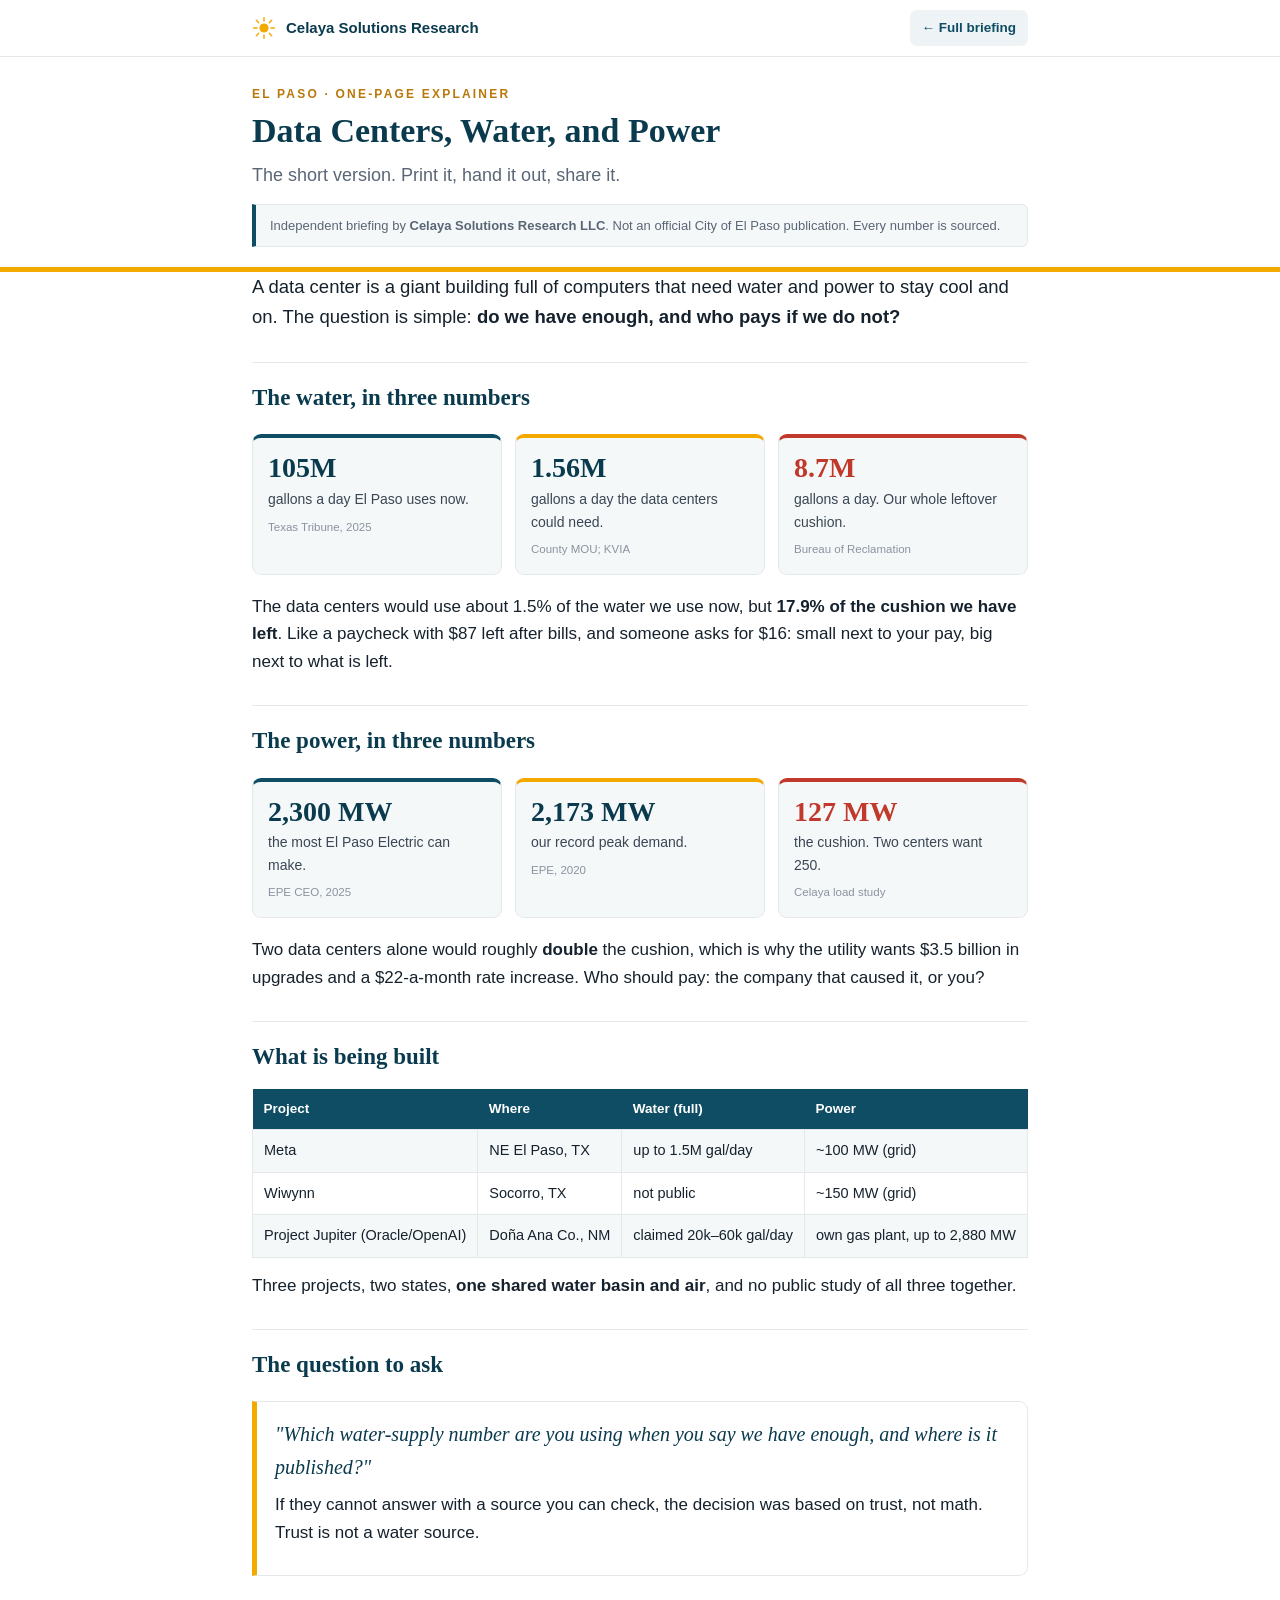
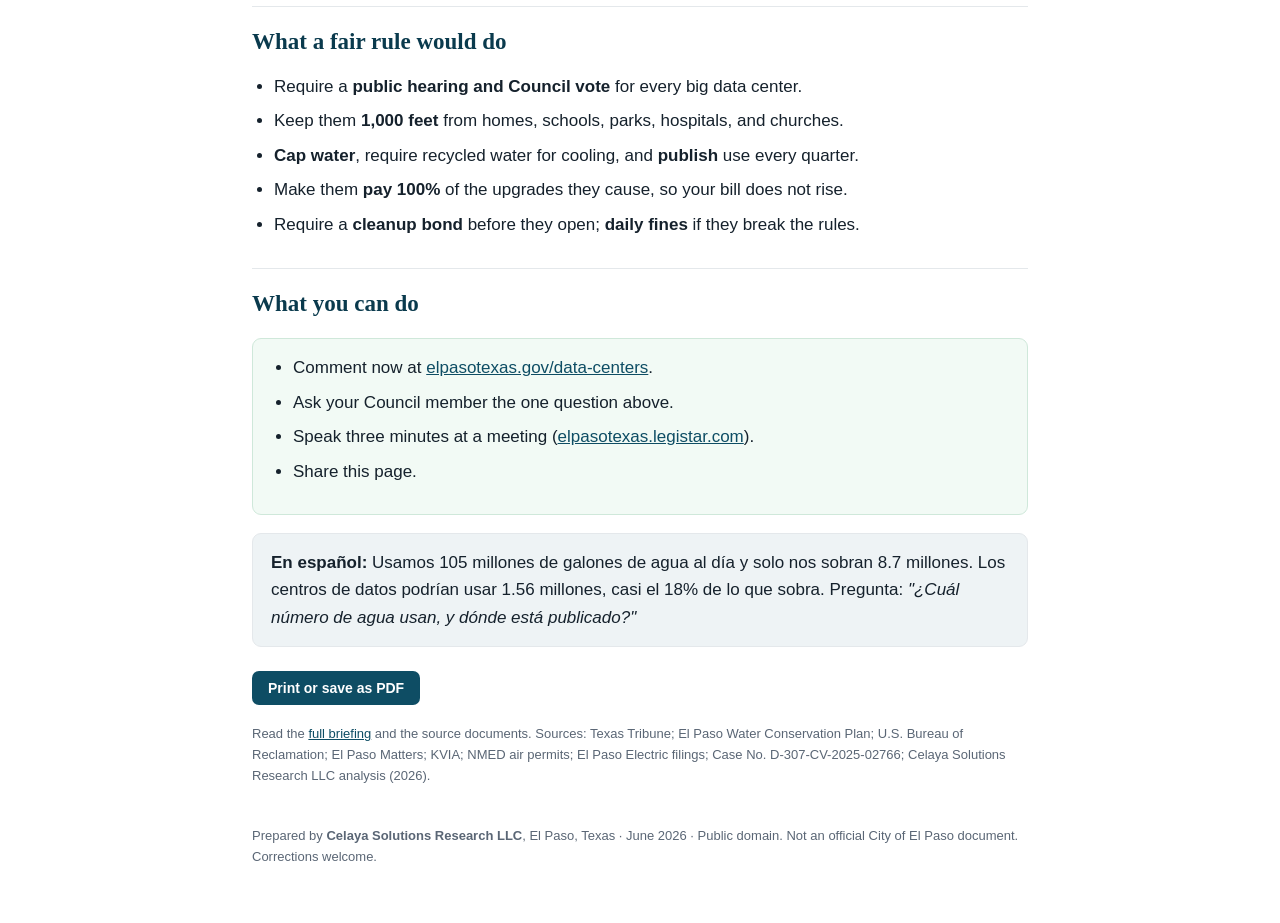
==== explainer.html @ 8a8c6390 "El Paso data center community briefing site" ====
<!DOCTYPE html>
<html lang="en">
<head>
<meta charset="UTF-8">
<meta name="viewport" content="width=device-width, initial-scale=1.0">
<title>One-Page Explainer — El Paso Data Centers | Celaya Solutions Research LLC</title>
<meta name="description" content="A short, printable, plain-language explainer on El Paso data centers, water, and power. By Celaya Solutions Research LLC.">
<meta name="author" content="Celaya Solutions Research LLC">
<meta property="og:title" content="El Paso Data Centers: One-Page Explainer">
<meta property="og:description" content="The water and power numbers, in plain language. One page to print and share.">
<meta property="og:type" content="article">
<meta property="og:url" content="https://celaya-solutions.github.io/Draft-Policy/explainer.html">
<meta property="og:image" content="https://celaya-solutions.github.io/Draft-Policy/assets/og-image.png">
<meta property="og:image:width" content="1200">
<meta property="og:image:height" content="630">
<meta name="twitter:card" content="summary_large_image">
<meta name="twitter:image" content="https://celaya-solutions.github.io/Draft-Policy/assets/og-image.png">
<meta name="theme-color" content="#0e4d64">
<link rel="icon" type="image/svg+xml" href="assets/favicon.svg">
<link rel="icon" type="image/png" sizes="32x32" href="assets/favicon-32.png">
<link rel="icon" href="assets/favicon.ico" sizes="any">
<link rel="apple-touch-icon" href="assets/apple-touch-icon.png">
<style>
  :root{--bg:#fff;--ink:#15212c;--muted:#5a6675;--navy:#0e4d64;--navy-d:#0a3a4d;--gold:#f2a900;--gold-d:#b9780a;--red:#c0392b;--line:#e4e8eb;--soft:#f5f8f9;--soft2:#eef3f5;--serif:Georgia,'Times New Roman',serif;--sans:-apple-system,BlinkMacSystemFont,'Segoe UI',Roboto,Helvetica,Arial,sans-serif}
  *{margin:0;padding:0;box-sizing:border-box}
  body{background:var(--bg);color:var(--ink);font-family:var(--sans);line-height:1.62;font-size:17px}
  a{color:var(--navy)}
  .wrap{max-width:820px;margin:0 auto;padding:0 22px}
  .nav{position:sticky;top:0;z-index:50;background:rgba(255,255,255,.96);backdrop-filter:blur(6px);border-bottom:1px solid var(--line)}
  .nav .row{display:flex;align-items:center;gap:12px;max-width:820px;margin:0 auto;padding:10px 22px}
  .brand{display:flex;align-items:center;gap:10px;font-weight:700;color:var(--navy-d);text-decoration:none;font-size:15px}
  .nav .back{margin-left:auto;font-size:13.5px;font-weight:600;text-decoration:none;color:var(--navy);background:var(--soft2);padding:7px 12px;border-radius:7px}
  header.hero{border-bottom:5px solid var(--gold);padding:28px 0 20px}
  .kick{text-transform:uppercase;letter-spacing:2.2px;font-size:12px;font-weight:700;color:var(--gold-d)}
  h1{font-family:var(--serif);font-size:clamp(25px,4.5vw,34px);line-height:1.14;color:var(--navy-d);margin:8px 0 10px}
  .sub{font-size:18px;color:var(--muted)}
  .disc{margin-top:14px;font-size:13px;color:var(--muted);background:var(--soft);border:1px solid var(--line);border-left:4px solid var(--navy);padding:10px 14px;border-radius:0 6px 6px 0}
  h2{font-family:var(--serif);font-size:23px;color:var(--navy-d);margin:30px 0 12px;padding-top:16px;border-top:1px solid var(--line)}
  p{margin-bottom:13px}.lead{font-size:18.5px}
  .cards{display:grid;grid-template-columns:repeat(3,1fr);gap:13px;margin:18px 0}
  .card{background:var(--soft);border:1px solid var(--line);border-top:4px solid var(--navy);border-radius:9px;padding:15px}
  .card.gold{border-top-color:var(--gold)}.card.red{border-top-color:var(--red)}
  .num{font-family:var(--serif);font-size:28px;font-weight:700;color:var(--navy-d);line-height:1.05}
  .card.red .num{color:var(--red)}.card .lbl{font-size:14px;color:#3a4654;margin-top:5px}.src{font-size:11.5px;color:#8a93a0;margin-top:7px}
  .callout{background:#fff;border:1px solid var(--line);border-left:5px solid var(--gold);border-radius:0 9px 9px 0;padding:16px 18px;margin:18px 0}
  .q{font-family:var(--serif);font-size:20px;color:var(--navy-d);font-style:italic;margin-bottom:8px}
  ul,ol{margin:0 0 13px 22px}li{margin-bottom:7px}
  table{width:100%;border-collapse:collapse;margin:14px 0;font-size:14.5px}
  th{background:var(--navy);color:#fff;text-align:left;padding:9px 11px;font-size:13.5px}
  td{padding:9px 11px;border:1px solid var(--line)}tr:nth-child(even) td{background:var(--soft)}
  .do{background:#f2faf5;border:1px solid #cfe8da;border-radius:9px;padding:15px 18px;margin:16px 0}
  .es{background:var(--soft2);border:1px solid var(--line);border-radius:9px;padding:15px 18px;margin:18px 0}
  .btn{display:inline-block;background:var(--navy);color:#fff;text-decoration:none;padding:9px 16px;border-radius:7px;font-size:14px;font-weight:600;border:none;cursor:pointer;margin-top:6px}
  footer{padding:26px 0 56px;color:var(--muted);font-size:13px}
  @media(max-width:600px){.cards{grid-template-columns:1fr}}
  @media print{.nav,.btn{display:none}body{font-size:11pt}header.hero{border-bottom-color:#999}}
</style>
</head>
<body>
<nav class="nav"><div class="row">
  <a class="brand" href="index.html">
    <svg width="24" height="24" viewBox="0 0 100 100" aria-hidden="true"><circle cx="50" cy="50" r="19" fill="#f2a900"/><g stroke="#f2a900" stroke-width="6" stroke-linecap="round"><line x1="50" y1="7" x2="50" y2="21"/><line x1="50" y1="79" x2="50" y2="93"/><line x1="7" y1="50" x2="21" y2="50"/><line x1="79" y1="50" x2="93" y2="50"/><line x1="18" y1="18" x2="28" y2="28"/><line x1="72" y1="72" x2="82" y2="82"/><line x1="82" y1="18" x2="72" y2="28"/><line x1="28" y1="72" x2="18" y2="82"/></g></svg>
    Celaya Solutions Research
  </a>
  <a class="back" href="index.html">&larr; Full briefing</a>
</div></nav>

<header class="hero"><div class="wrap">
  <div class="kick">El Paso &middot; One-Page Explainer</div>
  <h1>Data Centers, Water, and Power</h1>
  <p class="sub">The short version. Print it, hand it out, share it.</p>
  <div class="disc">Independent briefing by <strong>Celaya Solutions Research LLC</strong>. Not an official City of El Paso publication. Every number is sourced.</div>
</div></header>

<main class="wrap">
  <p class="lead">A data center is a giant building full of computers that need water and power to stay cool and on. The question is simple: <strong>do we have enough, and who pays if we do not?</strong></p>

  <h2>The water, in three numbers</h2>
  <div class="cards">
    <div class="card"><div class="num">105M</div><div class="lbl">gallons a day El Paso uses now.</div><div class="src">Texas Tribune, 2025</div></div>
    <div class="card gold"><div class="num">1.56M</div><div class="lbl">gallons a day the data centers could need.</div><div class="src">County MOU; KVIA</div></div>
    <div class="card red"><div class="num">8.7M</div><div class="lbl">gallons a day. Our whole leftover cushion.</div><div class="src">Bureau of Reclamation</div></div>
  </div>
  <p>The data centers would use about 1.5% of the water we use now, but <strong>17.9% of the cushion we have left</strong>. Like a paycheck with $87 left after bills, and someone asks for $16: small next to your pay, big next to what is left.</p>

  <h2>The power, in three numbers</h2>
  <div class="cards">
    <div class="card"><div class="num">2,300 MW</div><div class="lbl">the most El Paso Electric can make.</div><div class="src">EPE CEO, 2025</div></div>
    <div class="card gold"><div class="num">2,173 MW</div><div class="lbl">our record peak demand.</div><div class="src">EPE, 2020</div></div>
    <div class="card red"><div class="num">127 MW</div><div class="lbl">the cushion. Two centers want 250.</div><div class="src">Celaya load study</div></div>
  </div>
  <p>Two data centers alone would roughly <strong>double</strong> the cushion, which is why the utility wants $3.5 billion in upgrades and a $22-a-month rate increase. Who should pay: the company that caused it, or you?</p>

  <h2>What is being built</h2>
  <table>
    <tr><th>Project</th><th>Where</th><th>Water (full)</th><th>Power</th></tr>
    <tr><td>Meta</td><td>NE El Paso, TX</td><td>up to 1.5M gal/day</td><td>~100 MW (grid)</td></tr>
    <tr><td>Wiwynn</td><td>Socorro, TX</td><td>not public</td><td>~150 MW (grid)</td></tr>
    <tr><td>Project Jupiter (Oracle/OpenAI)</td><td>Do&ntilde;a Ana Co., NM</td><td>claimed 20k&ndash;60k gal/day</td><td>own gas plant, up to 2,880 MW</td></tr>
  </table>
  <p>Three projects, two states, <strong>one shared water basin and air</strong>, and no public study of all three together.</p>

  <h2>The question to ask</h2>
  <div class="callout">
    <div class="q">"Which water-supply number are you using when you say we have enough, and where is it published?"</div>
    <p>If they cannot answer with a source you can check, the decision was based on trust, not math. Trust is not a water source.</p>
  </div>

  <h2>What a fair rule would do</h2>
  <ul>
    <li>Require a <strong>public hearing and Council vote</strong> for every big data center.</li>
    <li>Keep them <strong>1,000 feet</strong> from homes, schools, parks, hospitals, and churches.</li>
    <li><strong>Cap water</strong>, require recycled water for cooling, and <strong>publish</strong> use every quarter.</li>
    <li>Make them <strong>pay 100%</strong> of the upgrades they cause, so your bill does not rise.</li>
    <li>Require a <strong>cleanup bond</strong> before they open; <strong>daily fines</strong> if they break the rules.</li>
  </ul>

  <h2>What you can do</h2>
  <div class="do"><ul>
    <li>Comment now at <a href="https://www.elpasotexas.gov/data-centers/" target="_blank" rel="noopener">elpasotexas.gov/data-centers</a>.</li>
    <li>Ask your Council member the one question above.</li>
    <li>Speak three minutes at a meeting (<a href="https://elpasotexas.legistar.com" target="_blank" rel="noopener">elpasotexas.legistar.com</a>).</li>
    <li>Share this page.</li>
  </ul></div>

  <div class="es">
    <strong>En espa&ntilde;ol:</strong> Usamos 105 millones de galones de agua al d&iacute;a y solo nos sobran 8.7 millones. Los centros de datos podr&iacute;an usar 1.56 millones, casi el 18% de lo que sobra. Pregunta: <em>"&iquest;Cu&aacute;l n&uacute;mero de agua usan, y d&oacute;nde est&aacute; publicado?"</em>
  </div>

  <button class="btn" onclick="window.print()">Print or save as PDF</button>
  <p style="font-size:13px;color:var(--muted);margin-top:18px">Read the <a href="index.html">full briefing</a> and the source documents. Sources: Texas Tribune; El Paso Water Conservation Plan; U.S. Bureau of Reclamation; El Paso Matters; KVIA; NMED air permits; El Paso Electric filings; Case No. D-307-CV-2025-02766; Celaya Solutions Research LLC analysis (2026).</p>
</main>

<footer><div class="wrap">Prepared by <strong>Celaya Solutions Research LLC</strong>, El Paso, Texas &middot; June 2026 &middot; Public domain. Not an official City of El Paso document. Corrections welcome.</div></footer>
</body>
</html>
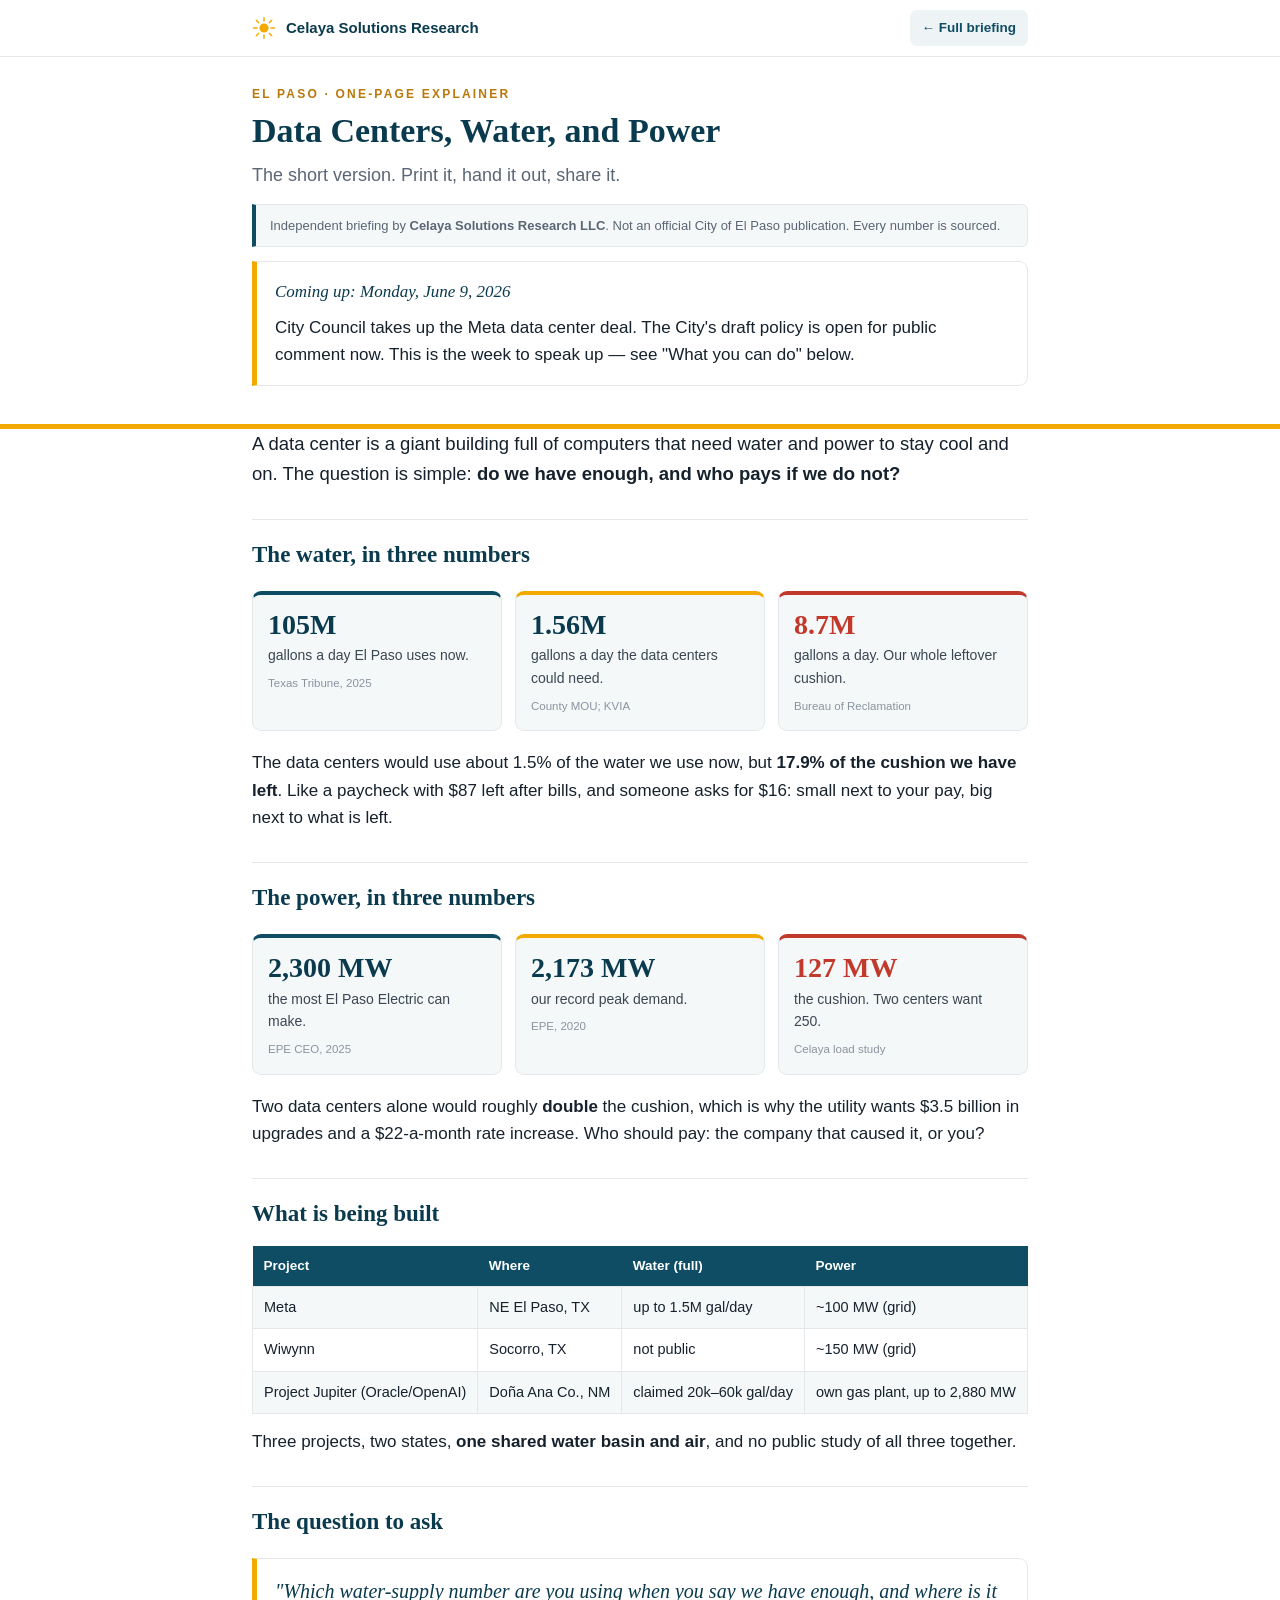
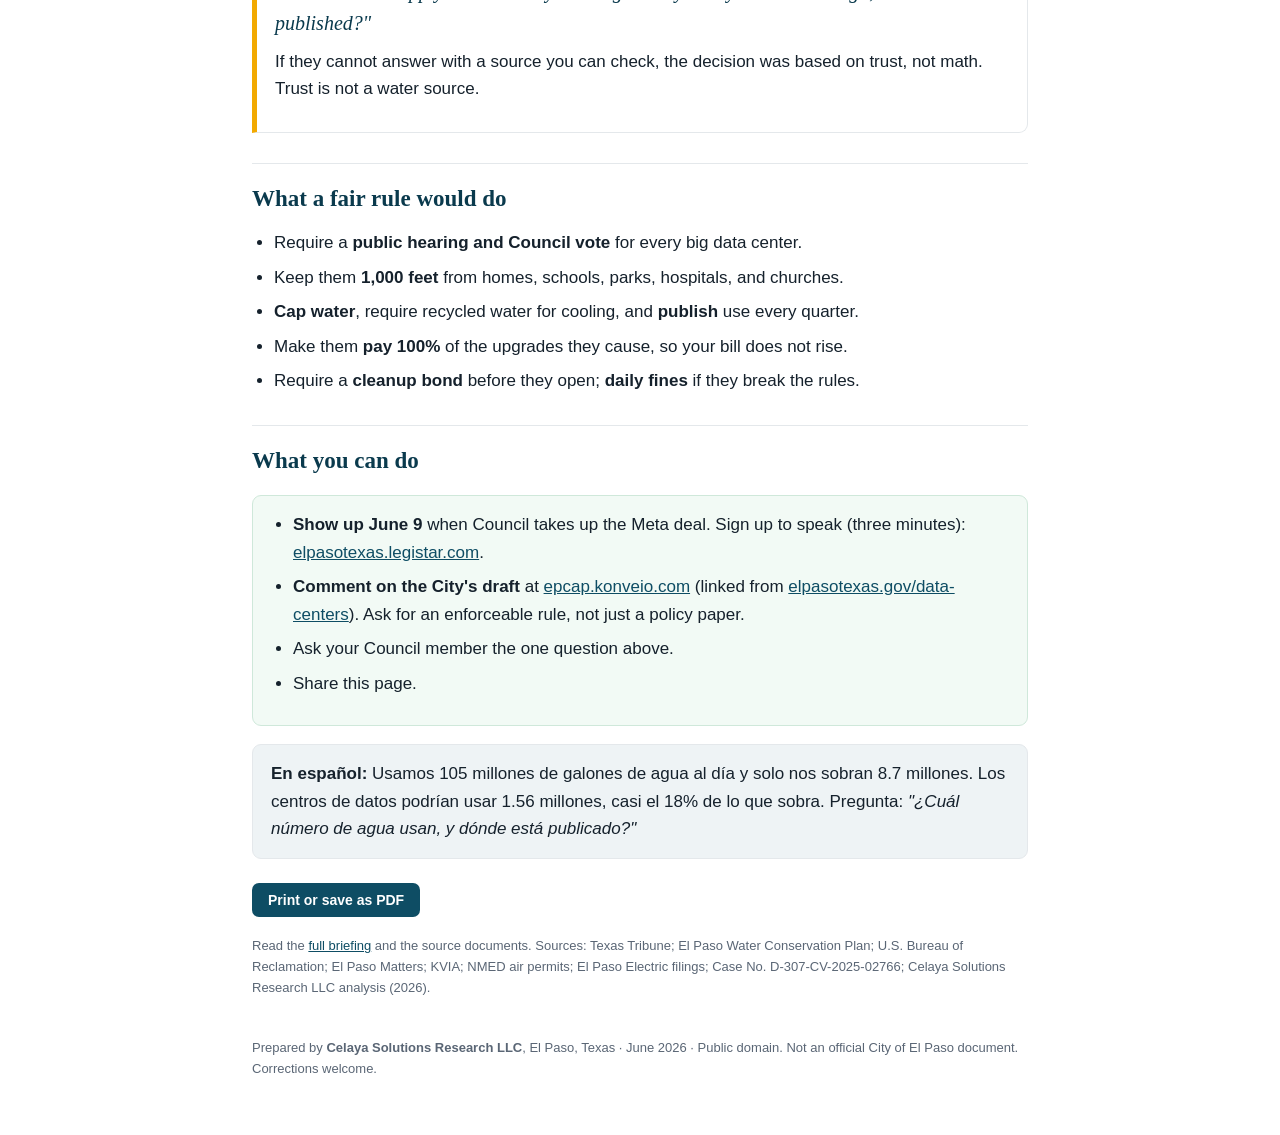
==== commit 9a3c8ae4: "Add live timeline, ordinance plain-language breakdown, FAQ, and June 9 deadline - New 'What's Happen" ====
--- a/explainer.html
+++ b/explainer.html
@@ -70,6 +70,7 @@
   <h1>Data Centers, Water, and Power</h1>
   <p class="sub">The short version. Print it, hand it out, share it.</p>
   <div class="disc">Independent briefing by <strong>Celaya Solutions Research LLC</strong>. Not an official City of El Paso publication. Every number is sourced.</div>
+  <div class="callout" style="margin-top:14px"><div class="q" style="font-size:17px">Coming up: Monday, June 9, 2026</div><p style="margin-bottom:0">City Council takes up the Meta data center deal. The City's draft policy is open for public comment now. This is the week to speak up &mdash; see "What you can do" below.</p></div>
 </div></header>
 
 <main class="wrap">
@@ -117,9 +118,9 @@
 
   <h2>What you can do</h2>
   <div class="do"><ul>
-    <li>Comment now at <a href="https://www.elpasotexas.gov/data-centers/" target="_blank" rel="noopener">elpasotexas.gov/data-centers</a>.</li>
+    <li><strong>Show up June 9</strong> when Council takes up the Meta deal. Sign up to speak (three minutes): <a href="https://elpasotexas.legistar.com" target="_blank" rel="noopener">elpasotexas.legistar.com</a>.</li>
+    <li><strong>Comment on the City's draft</strong> at <a href="https://epcap.konveio.com/draft-data-center-policy-framework" target="_blank" rel="noopener">epcap.konveio.com</a> (linked from <a href="https://www.elpasotexas.gov/data-centers/" target="_blank" rel="noopener">elpasotexas.gov/data-centers</a>). Ask for an enforceable rule, not just a policy paper.</li>
     <li>Ask your Council member the one question above.</li>
-    <li>Speak three minutes at a meeting (<a href="https://elpasotexas.legistar.com" target="_blank" rel="noopener">elpasotexas.legistar.com</a>).</li>
     <li>Share this page.</li>
   </ul></div>
 
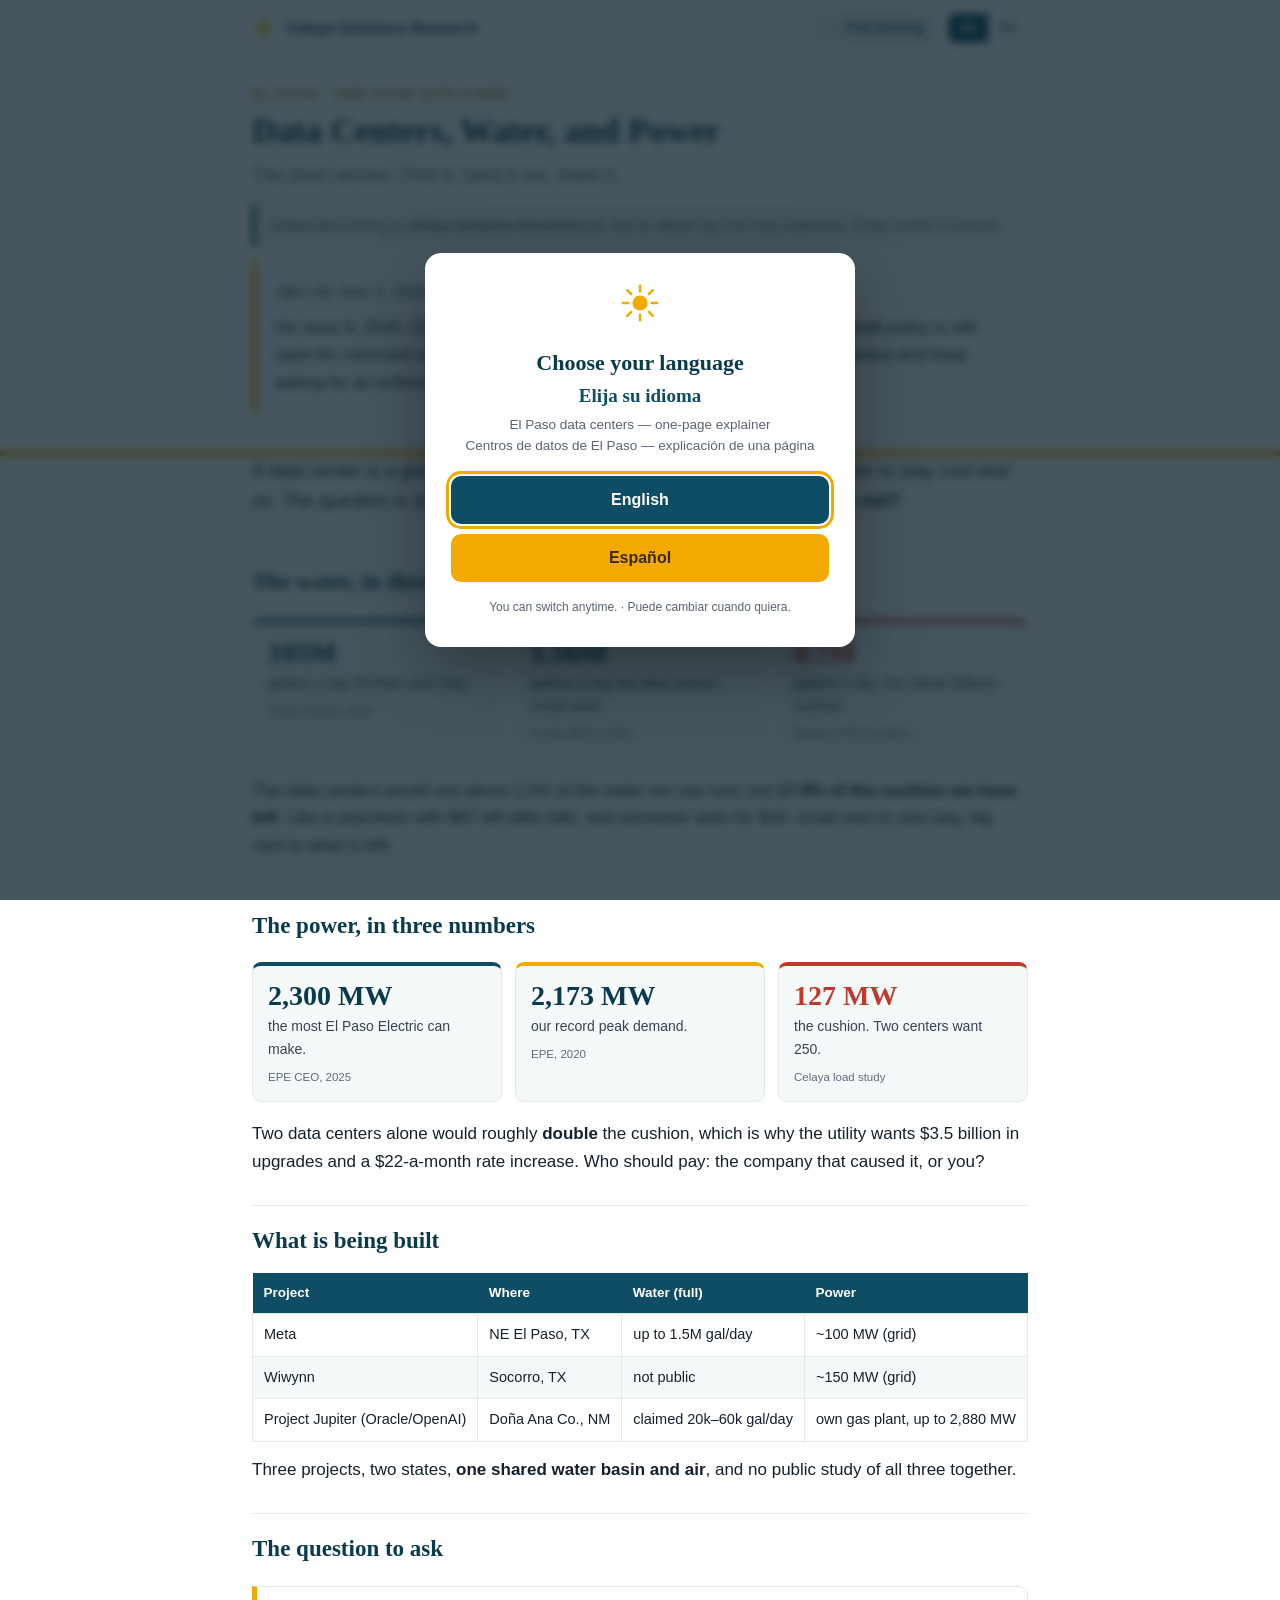
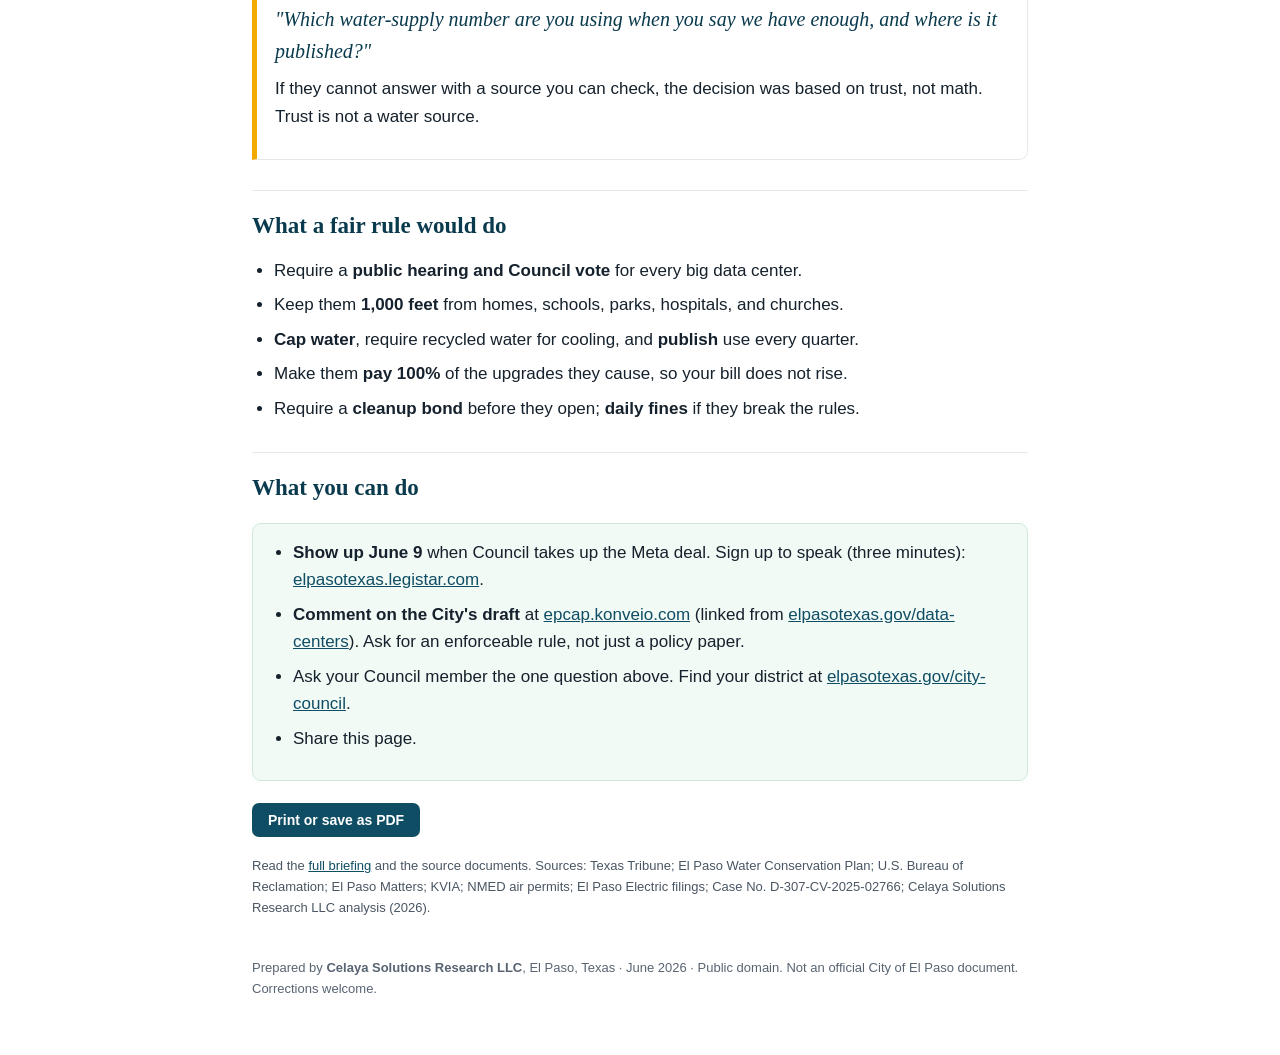
==== commit 6f21874c: "Bilingual (EN/ES) language gate, full accessibility, PostHog + view counter, auto-expiring June 9 no" ====
--- a/explainer.html
+++ b/explainer.html
@@ -3,7 +3,7 @@
 <head>
 <meta charset="UTF-8">
 <meta name="viewport" content="width=device-width, initial-scale=1.0">
-<title>One-Page Explainer — El Paso Data Centers | Celaya Solutions Research LLC</title>
+<title data-i18n="meta.title">One-Page Explainer — El Paso Data Centers | Celaya Solutions Research LLC</title>
 <meta name="description" content="A short, printable, plain-language explainer on El Paso data centers, water, and power. By Celaya Solutions Research LLC.">
 <meta name="author" content="Celaya Solutions Research LLC">
 <meta property="og:title" content="El Paso Data Centers: One-Page Explainer">
@@ -20,28 +20,43 @@
 <link rel="icon" type="image/png" sizes="32x32" href="assets/favicon-32.png">
 <link rel="icon" href="assets/favicon.ico" sizes="any">
 <link rel="apple-touch-icon" href="assets/apple-touch-icon.png">
+
+<!-- Analytics: PostHog (US cloud) -->
+<script>
+!function(t,e){var o,n,p,r;e.__SV||(window.posthog=e,e._i=[],e.init=function(i,s,a){function g(t,e){var o=e.split(".");2==o.length&&(t=t[o[0]],e=o[1]),t[e]=function(){t.push([e].concat(Array.prototype.slice.call(arguments,0)))}}(p=t.createElement("script")).type="text/javascript",p.crossOrigin="anonymous",p.async=!0,p.src=s.api_host.replace(".i.posthog.com","-assets.i.posthog.com")+"/static/array.js",(r=t.getElementsByTagName("script")[0]).parentNode.insertBefore(p,r);var u=e;for(void 0!==a?u=e[a]=[]:a="posthog",u.people=u.people||[],u.toString=function(t){var e="posthog";return"posthog"!==a&&(e+="."+a),t||(e+=" (stub)"),e},u.people.toString=function(){return u.toString(1)+".people (stub)"},o="init capture register register_once register_for_session unregister unregister_for_session getFeatureFlag getFeatureFlagPayload isFeatureEnabled reloadFeatureFlags updateEarlyAccessFeatureEnrollment getEarlyAccessFeatures on onFeatureFlags onSessionId getSurveys getActiveMatchingSurveys renderSurvey canRenderSurvey identify setPersonProperties group resetGroups setPersonPropertiesForFlags resetPersonPropertiesForFlags setGroupPropertiesForFlags resetGroupPropertiesForFlags reset get_distinct_id getGroups get_session_id get_session_replay_url alias set_config startSessionRecording stopSessionRecording sessionRecordingStarted captureException loadToolbar get_property getSessionProperty createPersonProfile opt_in_capturing opt_out_capturing has_opted_in_capturing has_opted_out_capturing clear_opt_in_out_capturing debug getPageViewId captureTraceFeedback captureTraceMetric".split(" "),n=0;n<o.length;n++)g(u,o[n]);e._i.push([i,s,a])},e.__SV=1)}(document,window.posthog||[]);
+posthog.init('phc_FHAcCX8OXdgcCrWcThblrmlRdb9uDyMWmlGdy869F1P',{api_host:'https://us.i.posthog.com',person_profiles:'identified_only',defaults:'2025-05-24'});
+</script>
+
 <style>
-  :root{--bg:#fff;--ink:#15212c;--muted:#5a6675;--navy:#0e4d64;--navy-d:#0a3a4d;--gold:#f2a900;--gold-d:#b9780a;--red:#c0392b;--line:#e4e8eb;--soft:#f5f8f9;--soft2:#eef3f5;--serif:Georgia,'Times New Roman',serif;--sans:-apple-system,BlinkMacSystemFont,'Segoe UI',Roboto,Helvetica,Arial,sans-serif}
+  :root{--bg:#fff;--ink:#15212c;--muted:#586472;--navy:#0e4d64;--navy-d:#0a3a4d;--gold:#f2a900;--gold-d:#9c6708;--red:#c0392b;--line:#e4e8eb;--soft:#f5f8f9;--soft2:#eef3f5;--serif:Georgia,'Times New Roman',serif;--sans:-apple-system,BlinkMacSystemFont,'Segoe UI',Roboto,Helvetica,Arial,sans-serif}
   *{margin:0;padding:0;box-sizing:border-box}
   body{background:var(--bg);color:var(--ink);font-family:var(--sans);line-height:1.62;font-size:17px}
   a{color:var(--navy)}
+  .vh{position:absolute!important;width:1px;height:1px;padding:0;margin:-1px;overflow:hidden;clip:rect(0 0 0 0);white-space:nowrap;border:0}
+  .skip{position:absolute;left:-9999px;top:0;background:var(--navy);color:#fff;padding:11px 16px;border-radius:0 0 8px 0;z-index:300;font-weight:700;text-decoration:none}
+  .skip:focus{left:0}
+  a:focus-visible,button:focus-visible{outline:3px solid var(--gold);outline-offset:2px;border-radius:3px}
+  @media (prefers-reduced-motion: reduce){*{transition:none!important;animation:none!important}}
   .wrap{max-width:820px;margin:0 auto;padding:0 22px}
-  .nav{position:sticky;top:0;z-index:50;background:rgba(255,255,255,.96);backdrop-filter:blur(6px);border-bottom:1px solid var(--line)}
+  .nav{position:sticky;top:0;z-index:50;background:rgba(255,255,255,.97);backdrop-filter:blur(6px);border-bottom:1px solid var(--line)}
   .nav .row{display:flex;align-items:center;gap:12px;max-width:820px;margin:0 auto;padding:10px 22px}
   .brand{display:flex;align-items:center;gap:10px;font-weight:700;color:var(--navy-d);text-decoration:none;font-size:15px}
   .nav .back{margin-left:auto;font-size:13.5px;font-weight:600;text-decoration:none;color:var(--navy);background:var(--soft2);padding:7px 12px;border-radius:7px}
+  .langtoggle{display:inline-flex;border:1px solid var(--line);border-radius:7px;overflow:hidden}
+  .langtoggle button{background:#fff;border:0;padding:7px 11px;font-size:12.5px;font-weight:700;color:var(--muted);cursor:pointer;font-family:inherit}
+  .langtoggle button[aria-pressed="true"]{background:var(--navy);color:#fff}
   header.hero{border-bottom:5px solid var(--gold);padding:28px 0 20px}
   .kick{text-transform:uppercase;letter-spacing:2.2px;font-size:12px;font-weight:700;color:var(--gold-d)}
   h1{font-family:var(--serif);font-size:clamp(25px,4.5vw,34px);line-height:1.14;color:var(--navy-d);margin:8px 0 10px}
   .sub{font-size:18px;color:var(--muted)}
-  .disc{margin-top:14px;font-size:13px;color:var(--muted);background:var(--soft);border:1px solid var(--line);border-left:4px solid var(--navy);padding:10px 14px;border-radius:0 6px 6px 0}
+  .disc{margin-top:14px;font-size:13px;color:#4a5663;background:var(--soft);border:1px solid var(--line);border-left:4px solid var(--navy);padding:10px 14px;border-radius:0 6px 6px 0}
   h2{font-family:var(--serif);font-size:23px;color:var(--navy-d);margin:30px 0 12px;padding-top:16px;border-top:1px solid var(--line)}
   p{margin-bottom:13px}.lead{font-size:18.5px}
   .cards{display:grid;grid-template-columns:repeat(3,1fr);gap:13px;margin:18px 0}
   .card{background:var(--soft);border:1px solid var(--line);border-top:4px solid var(--navy);border-radius:9px;padding:15px}
   .card.gold{border-top-color:var(--gold)}.card.red{border-top-color:var(--red)}
   .num{font-family:var(--serif);font-size:28px;font-weight:700;color:var(--navy-d);line-height:1.05}
-  .card.red .num{color:var(--red)}.card .lbl{font-size:14px;color:#3a4654;margin-top:5px}.src{font-size:11.5px;color:#8a93a0;margin-top:7px}
+  .card.red .num{color:var(--red)}.card .lbl{font-size:14px;color:#37434f;margin-top:5px}.src{font-size:11.5px;color:#5f6b78;margin-top:7px}
   .callout{background:#fff;border:1px solid var(--line);border-left:5px solid var(--gold);border-radius:0 9px 9px 0;padding:16px 18px;margin:18px 0}
   .q{font-family:var(--serif);font-size:20px;color:var(--navy-d);font-style:italic;margin-bottom:8px}
   ul,ol{margin:0 0 13px 22px}li{margin-bottom:7px}
@@ -49,89 +64,235 @@
   th{background:var(--navy);color:#fff;text-align:left;padding:9px 11px;font-size:13.5px}
   td{padding:9px 11px;border:1px solid var(--line)}tr:nth-child(even) td{background:var(--soft)}
   .do{background:#f2faf5;border:1px solid #cfe8da;border-radius:9px;padding:15px 18px;margin:16px 0}
-  .es{background:var(--soft2);border:1px solid var(--line);border-radius:9px;padding:15px 18px;margin:18px 0}
-  .btn{display:inline-block;background:var(--navy);color:#fff;text-decoration:none;padding:9px 16px;border-radius:7px;font-size:14px;font-weight:600;border:none;cursor:pointer;margin-top:6px}
+  .btn{display:inline-block;background:var(--navy);color:#fff;text-decoration:none;padding:9px 16px;border-radius:7px;font-size:14px;font-weight:600;border:none;cursor:pointer;margin-top:6px;font-family:inherit}
   footer{padding:26px 0 56px;color:var(--muted);font-size:13px}
+  .lg{position:fixed;inset:0;z-index:200;background:rgba(8,28,38,.74);backdrop-filter:blur(4px);display:grid;place-items:center;padding:20px}
+  .lg[hidden]{display:none}
+  .lg-card{background:#fff;border-radius:16px;max-width:430px;width:100%;padding:30px 26px;text-align:center;box-shadow:0 22px 64px rgba(0,0,0,.35)}
+  .lg-card h2{font-family:var(--serif);color:var(--navy-d);font-size:22px;margin:14px 0 4px;border:0;padding:0}
+  .lg-card h2 span{display:block;font-size:19px;color:var(--navy)}
+  .lg-sub{color:var(--muted);font-size:13.5px;margin-bottom:20px;line-height:1.5}
+  .lg-btns{display:grid;gap:10px}
+  .lg-btns button{display:block;width:100%;background:var(--navy);color:#fff;border:0;padding:15px;border-radius:10px;font-size:16px;font-weight:700;cursor:pointer;font-family:inherit}
+  .lg-btns button.alt{background:var(--gold);color:#3a2a00}
+  .lg-note{margin-top:16px;font-size:12px;color:var(--muted)}
+  #vc{position:fixed;right:8px;bottom:6px;z-index:30;font-family:ui-monospace,SFMono-Regular,Menlo,Consolas,monospace;font-size:10px;letter-spacing:.5px;color:#cfd6dc;opacity:.5;user-select:none;pointer-events:none}
   @media(max-width:600px){.cards{grid-template-columns:1fr}}
-  @media print{.nav,.btn{display:none}body{font-size:11pt}header.hero{border-bottom-color:#999}}
+  @media print{.nav,.btn,#vc,.lg{display:none}body{font-size:11pt}header.hero{border-bottom-color:#999}}
 </style>
 </head>
 <body>
-<nav class="nav"><div class="row">
+
+<a class="skip" href="#main" data-i18n="skip">Skip to main content</a>
+
+<!-- LANGUAGE GATE -->
+<div class="lg" id="langgate" role="dialog" aria-modal="true" aria-labelledby="lg-title" hidden>
+  <div class="lg-card">
+    <svg width="40" height="40" viewBox="0 0 100 100" aria-hidden="true" focusable="false"><circle cx="50" cy="50" r="19" fill="#f2a900"/><g stroke="#f2a900" stroke-width="6" stroke-linecap="round"><line x1="50" y1="7" x2="50" y2="21"/><line x1="50" y1="79" x2="50" y2="93"/><line x1="7" y1="50" x2="21" y2="50"/><line x1="79" y1="50" x2="93" y2="50"/><line x1="18" y1="18" x2="28" y2="28"/><line x1="72" y1="72" x2="82" y2="82"/><line x1="82" y1="18" x2="72" y2="28"/><line x1="28" y1="72" x2="18" y2="82"/></g></svg>
+    <h2 id="lg-title">Choose your language<span lang="es">Elija su idioma</span></h2>
+    <div class="lg-sub">El Paso data centers &mdash; one-page explainer<br><span lang="es">Centros de datos de El Paso &mdash; explicaci&oacute;n de una p&aacute;gina</span></div>
+    <div class="lg-btns">
+      <button type="button" data-setlang="en">English</button>
+      <button type="button" class="alt" data-setlang="es" lang="es">Espa&ntilde;ol</button>
+    </div>
+    <div class="lg-note">You can switch anytime. <span lang="es">&middot; Puede cambiar cuando quiera.</span></div>
+  </div>
+</div>
+
+<nav class="nav" aria-label="Primary"><div class="row">
   <a class="brand" href="index.html">
-    <svg width="24" height="24" viewBox="0 0 100 100" aria-hidden="true"><circle cx="50" cy="50" r="19" fill="#f2a900"/><g stroke="#f2a900" stroke-width="6" stroke-linecap="round"><line x1="50" y1="7" x2="50" y2="21"/><line x1="50" y1="79" x2="50" y2="93"/><line x1="7" y1="50" x2="21" y2="50"/><line x1="79" y1="50" x2="93" y2="50"/><line x1="18" y1="18" x2="28" y2="28"/><line x1="72" y1="72" x2="82" y2="82"/><line x1="82" y1="18" x2="72" y2="28"/><line x1="28" y1="72" x2="18" y2="82"/></g></svg>
+    <svg width="24" height="24" viewBox="0 0 100 100" aria-hidden="true" focusable="false"><circle cx="50" cy="50" r="19" fill="#f2a900"/><g stroke="#f2a900" stroke-width="6" stroke-linecap="round"><line x1="50" y1="7" x2="50" y2="21"/><line x1="50" y1="79" x2="50" y2="93"/><line x1="7" y1="50" x2="21" y2="50"/><line x1="79" y1="50" x2="93" y2="50"/><line x1="18" y1="18" x2="28" y2="28"/><line x1="72" y1="72" x2="82" y2="82"/><line x1="82" y1="18" x2="72" y2="28"/><line x1="28" y1="72" x2="18" y2="82"/></g></svg>
     Celaya Solutions Research
   </a>
-  <a class="back" href="index.html">&larr; Full briefing</a>
+  <a class="back" href="index.html" data-i18n="nav.back">&larr; Full briefing</a>
+  <div class="langtoggle" role="group" aria-label="Language / Idioma">
+    <button type="button" data-setlang="en" aria-pressed="true">EN</button>
+    <button type="button" data-setlang="es" aria-pressed="false">ES</button>
+  </div>
 </div></nav>
 
 <header class="hero"><div class="wrap">
-  <div class="kick">El Paso &middot; One-Page Explainer</div>
-  <h1>Data Centers, Water, and Power</h1>
-  <p class="sub">The short version. Print it, hand it out, share it.</p>
-  <div class="disc">Independent briefing by <strong>Celaya Solutions Research LLC</strong>. Not an official City of El Paso publication. Every number is sourced.</div>
-  <div class="callout" style="margin-top:14px"><div class="q" style="font-size:17px">Coming up: Monday, June 9, 2026</div><p style="margin-bottom:0">City Council takes up the Meta data center deal. The City's draft policy is open for public comment now. This is the week to speak up &mdash; see "What you can do" below.</p></div>
+  <div class="kick" data-i18n="hero.kick">El Paso &middot; One-Page Explainer</div>
+  <h1 data-i18n="hero.h1">Data Centers, Water, and Power</h1>
+  <p class="sub" data-i18n="hero.sub">The short version. Print it, hand it out, share it.</p>
+  <div class="disc" data-i18n="hero.disc">Independent briefing by <strong>Celaya Solutions Research LLC</strong>. Not an official City of El Paso publication. Every number is sourced.</div>
+  <div class="callout" style="margin-top:14px"><div class="q" style="font-size:17px" data-i18n="hero.callq">Coming up: Monday, June 9, 2026</div><p style="margin-bottom:0" data-i18n="hero.callp">City Council takes up the Meta data center deal. The City's draft policy is open for public comment now. This is the week to speak up &mdash; see "What you can do" below.</p></div>
 </div></header>
 
-<main class="wrap">
-  <p class="lead">A data center is a giant building full of computers that need water and power to stay cool and on. The question is simple: <strong>do we have enough, and who pays if we do not?</strong></p>
-
-  <h2>The water, in three numbers</h2>
+<main class="wrap" id="main">
+  <p class="lead" data-i18n="lead">A data center is a giant building full of computers that need water and power to stay cool and on. The question is simple: <strong>do we have enough, and who pays if we do not?</strong></p>
+
+  <h2 data-i18n="w.h2">The water, in three numbers</h2>
   <div class="cards">
-    <div class="card"><div class="num">105M</div><div class="lbl">gallons a day El Paso uses now.</div><div class="src">Texas Tribune, 2025</div></div>
-    <div class="card gold"><div class="num">1.56M</div><div class="lbl">gallons a day the data centers could need.</div><div class="src">County MOU; KVIA</div></div>
-    <div class="card red"><div class="num">8.7M</div><div class="lbl">gallons a day. Our whole leftover cushion.</div><div class="src">Bureau of Reclamation</div></div>
-  </div>
-  <p>The data centers would use about 1.5% of the water we use now, but <strong>17.9% of the cushion we have left</strong>. Like a paycheck with $87 left after bills, and someone asks for $16: small next to your pay, big next to what is left.</p>
-
-  <h2>The power, in three numbers</h2>
+    <div class="card"><div class="num">105M</div><div class="lbl" data-i18n="w.c1l">gallons a day El Paso uses now.</div><div class="src" data-i18n="w.c1s">Texas Tribune, 2025</div></div>
+    <div class="card gold"><div class="num">1.56M</div><div class="lbl" data-i18n="w.c2l">gallons a day the data centers could need.</div><div class="src" data-i18n="w.c2s">County MOU; KVIA</div></div>
+    <div class="card red"><div class="num">8.7M</div><div class="lbl" data-i18n="w.c3l">gallons a day. Our whole leftover cushion.</div><div class="src" data-i18n="w.c3s">Bureau of Reclamation</div></div>
+  </div>
+  <p data-i18n="w.p">The data centers would use about 1.5% of the water we use now, but <strong>17.9% of the cushion we have left</strong>. Like a paycheck with $87 left after bills, and someone asks for $16: small next to your pay, big next to what is left.</p>
+
+  <h2 data-i18n="p.h2">The power, in three numbers</h2>
   <div class="cards">
-    <div class="card"><div class="num">2,300 MW</div><div class="lbl">the most El Paso Electric can make.</div><div class="src">EPE CEO, 2025</div></div>
-    <div class="card gold"><div class="num">2,173 MW</div><div class="lbl">our record peak demand.</div><div class="src">EPE, 2020</div></div>
-    <div class="card red"><div class="num">127 MW</div><div class="lbl">the cushion. Two centers want 250.</div><div class="src">Celaya load study</div></div>
-  </div>
-  <p>Two data centers alone would roughly <strong>double</strong> the cushion, which is why the utility wants $3.5 billion in upgrades and a $22-a-month rate increase. Who should pay: the company that caused it, or you?</p>
-
-  <h2>What is being built</h2>
+    <div class="card"><div class="num">2,300 MW</div><div class="lbl" data-i18n="p.c1l">the most El Paso Electric can make.</div><div class="src" data-i18n="p.c1s">EPE CEO, 2025</div></div>
+    <div class="card gold"><div class="num">2,173 MW</div><div class="lbl" data-i18n="p.c2l">our record peak demand.</div><div class="src" data-i18n="p.c2s">EPE, 2020</div></div>
+    <div class="card red"><div class="num">127 MW</div><div class="lbl" data-i18n="p.c3l">the cushion. Two centers want 250.</div><div class="src" data-i18n="p.c3s">Celaya load study</div></div>
+  </div>
+  <p data-i18n="p.p">Two data centers alone would roughly <strong>double</strong> the cushion, which is why the utility wants $3.5 billion in upgrades and a $22-a-month rate increase. Who should pay: the company that caused it, or you?</p>
+
+  <h2 data-i18n="b.h2">What is being built</h2>
   <table>
-    <tr><th>Project</th><th>Where</th><th>Water (full)</th><th>Power</th></tr>
-    <tr><td>Meta</td><td>NE El Paso, TX</td><td>up to 1.5M gal/day</td><td>~100 MW (grid)</td></tr>
-    <tr><td>Wiwynn</td><td>Socorro, TX</td><td>not public</td><td>~150 MW (grid)</td></tr>
-    <tr><td>Project Jupiter (Oracle/OpenAI)</td><td>Do&ntilde;a Ana Co., NM</td><td>claimed 20k&ndash;60k gal/day</td><td>own gas plant, up to 2,880 MW</td></tr>
+    <caption class="vh" data-i18n="b.caption">The three data-center projects, with their water and power needs.</caption>
+    <thead>
+      <tr><th scope="col" data-i18n="b.th1">Project</th><th scope="col" data-i18n="b.th2">Where</th><th scope="col" data-i18n="b.th3">Water (full)</th><th scope="col" data-i18n="b.th4">Power</th></tr>
+    </thead>
+    <tbody>
+      <tr><td>Meta</td><td data-i18n="b.r1b">NE El Paso, TX</td><td data-i18n="b.r1c">up to 1.5M gal/day</td><td data-i18n="b.r1d">~100 MW (grid)</td></tr>
+      <tr><td>Wiwynn</td><td data-i18n="b.r2b">Socorro, TX</td><td data-i18n="b.r2c">not public</td><td data-i18n="b.r2d">~150 MW (grid)</td></tr>
+      <tr><td data-i18n="b.r3a">Project Jupiter (Oracle/OpenAI)</td><td data-i18n="b.r3b">Do&ntilde;a Ana Co., NM</td><td data-i18n="b.r3c">claimed 20k&ndash;60k gal/day</td><td data-i18n="b.r3d">own gas plant, up to 2,880 MW</td></tr>
+    </tbody>
   </table>
-  <p>Three projects, two states, <strong>one shared water basin and air</strong>, and no public study of all three together.</p>
-
-  <h2>The question to ask</h2>
+  <p data-i18n="b.p">Three projects, two states, <strong>one shared water basin and air</strong>, and no public study of all three together.</p>
+
+  <h2 data-i18n="q.h2">The question to ask</h2>
   <div class="callout">
-    <div class="q">"Which water-supply number are you using when you say we have enough, and where is it published?"</div>
-    <p>If they cannot answer with a source you can check, the decision was based on trust, not math. Trust is not a water source.</p>
-  </div>
-
-  <h2>What a fair rule would do</h2>
+    <div class="q" data-i18n="q.q">"Which water-supply number are you using when you say we have enough, and where is it published?"</div>
+    <p data-i18n="q.p">If they cannot answer with a source you can check, the decision was based on trust, not math. Trust is not a water source.</p>
+  </div>
+
+  <h2 data-i18n="f.h2">What a fair rule would do</h2>
   <ul>
-    <li>Require a <strong>public hearing and Council vote</strong> for every big data center.</li>
-    <li>Keep them <strong>1,000 feet</strong> from homes, schools, parks, hospitals, and churches.</li>
-    <li><strong>Cap water</strong>, require recycled water for cooling, and <strong>publish</strong> use every quarter.</li>
-    <li>Make them <strong>pay 100%</strong> of the upgrades they cause, so your bill does not rise.</li>
-    <li>Require a <strong>cleanup bond</strong> before they open; <strong>daily fines</strong> if they break the rules.</li>
+    <li data-i18n="f.1">Require a <strong>public hearing and Council vote</strong> for every big data center.</li>
+    <li data-i18n="f.2">Keep them <strong>1,000 feet</strong> from homes, schools, parks, hospitals, and churches.</li>
+    <li data-i18n="f.3"><strong>Cap water</strong>, require recycled water for cooling, and <strong>publish</strong> use every quarter.</li>
+    <li data-i18n="f.4">Make them <strong>pay 100%</strong> of the upgrades they cause, so your bill does not rise.</li>
+    <li data-i18n="f.5">Require a <strong>cleanup bond</strong> before they open; <strong>daily fines</strong> if they break the rules.</li>
   </ul>
 
-  <h2>What you can do</h2>
+  <h2 data-i18n="a.h2">What you can do</h2>
   <div class="do"><ul>
-    <li><strong>Show up June 9</strong> when Council takes up the Meta deal. Sign up to speak (three minutes): <a href="https://elpasotexas.legistar.com" target="_blank" rel="noopener">elpasotexas.legistar.com</a>.</li>
-    <li><strong>Comment on the City's draft</strong> at <a href="https://epcap.konveio.com/draft-data-center-policy-framework" target="_blank" rel="noopener">epcap.konveio.com</a> (linked from <a href="https://www.elpasotexas.gov/data-centers/" target="_blank" rel="noopener">elpasotexas.gov/data-centers</a>). Ask for an enforceable rule, not just a policy paper.</li>
-    <li>Ask your Council member the one question above.</li>
-    <li>Share this page.</li>
+    <li data-i18n="a.1"><strong>Show up June 9</strong> when Council takes up the Meta deal. Sign up to speak (three minutes): <a href="https://elpasotexas.legistar.com" target="_blank" rel="noopener">elpasotexas.legistar.com</a>.</li>
+    <li data-i18n="a.2"><strong>Comment on the City's draft</strong> at <a href="https://epcap.konveio.com/draft-data-center-policy-framework" target="_blank" rel="noopener">epcap.konveio.com</a> (linked from <a href="https://www.elpasotexas.gov/data-centers/" target="_blank" rel="noopener">elpasotexas.gov/data-centers</a>). Ask for an enforceable rule, not just a policy paper.</li>
+    <li data-i18n="a.3">Ask your Council member the one question above. Find your district at <a href="https://www.elpasotexas.gov/city-council/" target="_blank" rel="noopener">elpasotexas.gov/city-council</a>.</li>
+    <li data-i18n="a.4">Share this page.</li>
   </ul></div>
 
-  <div class="es">
-    <strong>En espa&ntilde;ol:</strong> Usamos 105 millones de galones de agua al d&iacute;a y solo nos sobran 8.7 millones. Los centros de datos podr&iacute;an usar 1.56 millones, casi el 18% de lo que sobra. Pregunta: <em>"&iquest;Cu&aacute;l n&uacute;mero de agua usan, y d&oacute;nde est&aacute; publicado?"</em>
-  </div>
-
-  <button class="btn" onclick="window.print()">Print or save as PDF</button>
-  <p style="font-size:13px;color:var(--muted);margin-top:18px">Read the <a href="index.html">full briefing</a> and the source documents. Sources: Texas Tribune; El Paso Water Conservation Plan; U.S. Bureau of Reclamation; El Paso Matters; KVIA; NMED air permits; El Paso Electric filings; Case No. D-307-CV-2025-02766; Celaya Solutions Research LLC analysis (2026).</p>
+  <p><button class="btn" type="button" onclick="window.print()" data-i18n="print">Print or save as PDF</button></p>
+  <p style="font-size:13px;color:#4a5663;margin-top:18px" data-i18n="sources">Read the <a href="index.html">full briefing</a> and the source documents. Sources: Texas Tribune; El Paso Water Conservation Plan; U.S. Bureau of Reclamation; El Paso Matters; KVIA; NMED air permits; El Paso Electric filings; Case No. D-307-CV-2025-02766; Celaya Solutions Research LLC analysis (2026).</p>
 </main>
 
-<footer><div class="wrap">Prepared by <strong>Celaya Solutions Research LLC</strong>, El Paso, Texas &middot; June 2026 &middot; Public domain. Not an official City of El Paso document. Corrections welcome.</div></footer>
+<footer><div class="wrap" data-i18n="footer">Prepared by <strong>Celaya Solutions Research LLC</strong>, El Paso, Texas &middot; June 2026 &middot; Public domain. Not an official City of El Paso document. Corrections welcome.</div></footer>
+
+<div id="vc" aria-hidden="true" hidden></div>
+
+<script>
+(function(){
+  "use strict";
+  var KEY="csLang";
+  var nodes=[].slice.call(document.querySelectorAll("[data-i18n]"));
+  var EN={};
+  nodes.forEach(function(el){EN[el.getAttribute("data-i18n")]=el.innerHTML;});
+
+  var ES={
+    "meta.title":"Explicaci&oacute;n de una p&aacute;gina — Centros de datos de El Paso | Celaya Solutions Research LLC",
+    "skip":"Saltar al contenido principal",
+    "nav.back":"&larr; Informe completo",
+    "hero.kick":"El Paso &middot; Explicaci&oacute;n de una p&aacute;gina",
+    "hero.h1":"Centros de datos, agua y energ&iacute;a",
+    "hero.sub":"La versi&oacute;n corta. Impr&iacute;mala, rep&aacute;rtala, comp&aacute;rtala.",
+    "hero.disc":"Informe independiente de <strong>Celaya Solutions Research LLC</strong>. No es una publicaci&oacute;n oficial de la Ciudad de El Paso. Cada n&uacute;mero tiene su fuente.",
+    "hero.callq":"Pr&oacute;ximamente: lunes 9 de junio de 2026",
+    "hero.callp":"El Concejo Municipal trata el acuerdo del centro de datos de Meta. El borrador de pol&iacute;tica de la Ciudad est&aacute; abierto a comentarios del p&uacute;blico ahora. Esta es la semana para alzar la voz &mdash; vea &ldquo;Lo que usted puede hacer&rdquo; abajo.",
+    "lead":"Un centro de datos es un edificio gigante lleno de computadoras que necesitan agua y energ&iacute;a para mantenerse fr&iacute;as y encendidas. La pregunta es simple: <strong>&iquest;tenemos suficiente, y qui&eacute;n paga si no?</strong>",
+    "w.h2":"El agua, en tres n&uacute;meros",
+    "w.c1l":"galones al d&iacute;a que El Paso usa ahora.","w.c1s":"Texas Tribune, 2025",
+    "w.c2l":"galones al d&iacute;a que los centros de datos podr&iacute;an necesitar.","w.c2s":"Convenio del Condado; KVIA",
+    "w.c3l":"galones al d&iacute;a. Todo el margen que nos queda.","w.c3s":"Oficina de Reclamaci&oacute;n",
+    "w.p":"Los centros de datos usar&iacute;an cerca del 1.5% del agua que usamos hoy, pero el <strong>17.9% del margen que nos queda</strong>. Como un cheque con $87 despu&eacute;s de las cuentas, y alguien le pide $16: poco al lado de su sueldo, mucho al lado de lo que le sobra.",
+    "p.h2":"La energ&iacute;a, en tres n&uacute;meros",
+    "p.c1l":"lo m&aacute;ximo que El Paso Electric puede generar.","p.c1s":"Director de EPE, 2025",
+    "p.c2l":"nuestra demanda pico r&eacute;cord.","p.c2s":"EPE, 2020",
+    "p.c3l":"el margen. Dos centros quieren 250.","p.c3s":"Estudio de carga de Celaya",
+    "p.p":"Dos centros de datos por s&iacute; solos casi <strong>doblar&iacute;an</strong> el margen, por eso la empresa el&eacute;ctrica quiere $3.5 mil millones en mejoras y un aumento de $22 al mes. &iquest;Qui&eacute;n debe pagar: la empresa que lo caus&oacute;, o usted?",
+    "b.h2":"Lo que se est&aacute; construyendo",
+    "b.caption":"Los tres proyectos de centros de datos, con sus necesidades de agua y energ&iacute;a.",
+    "b.th1":"Proyecto","b.th2":"D&oacute;nde","b.th3":"Agua (completo)","b.th4":"Energ&iacute;a",
+    "b.r1b":"Noreste de El Paso, TX","b.r1c":"hasta 1.5M gal/d&iacute;a","b.r1d":"~100 MW (red)",
+    "b.r2b":"Socorro, TX","b.r2c":"no es p&uacute;blico","b.r2d":"~150 MW (red)",
+    "b.r3a":"Project Jupiter (Oracle/OpenAI)","b.r3b":"Condado de Do&ntilde;a Ana, NM","b.r3c":"declara 20k&ndash;60k gal/d&iacute;a","b.r3d":"planta de gas propia, hasta 2,880 MW",
+    "b.p":"Tres proyectos, dos estados, <strong>una sola cuenca de agua y un mismo aire</strong>, y ning&uacute;n estudio p&uacute;blico de los tres juntos.",
+    "q.h2":"La pregunta que hay que hacer",
+    "q.q":"&ldquo;&iquest;Cu&aacute;l n&uacute;mero de suministro de agua usan cuando dicen que hay suficiente, y d&oacute;nde est&aacute; publicado?&rdquo;",
+    "q.p":"Si no pueden responder con una fuente que usted pueda revisar, la decisi&oacute;n se bas&oacute; en confianza, no en matem&aacute;ticas. La confianza no es una fuente de agua.",
+    "f.h2":"Lo que har&iacute;a una regla justa",
+    "f.1":"Exigir una <strong>audiencia p&uacute;blica y un voto del Concejo</strong> para cada centro de datos grande.",
+    "f.2":"Mantenerlos a <strong>1,000 pies</strong> de casas, escuelas, parques, hospitales e iglesias.",
+    "f.3":"<strong>Limitar el agua</strong>, exigir agua reciclada para enfriamiento, y <strong>publicar</strong> el uso cada trimestre.",
+    "f.4":"Obligarlos a <strong>pagar el 100%</strong> de las mejoras que causen, para que su recibo no suba.",
+    "f.5":"Exigir una <strong>fianza de limpieza</strong> antes de abrir; <strong>multas diarias</strong> si rompen las reglas.",
+    "a.h2":"Lo que usted puede hacer",
+    "a.1":"<strong>Pres&eacute;ntese el 9 de junio</strong> cuando el Concejo trate el acuerdo con Meta. Reg&iacute;strese para hablar (tres minutos): <a href=\"https://elpasotexas.legistar.com\" target=\"_blank\" rel=\"noopener\">elpasotexas.legistar.com</a>.",
+    "a.2":"<strong>Comente sobre el borrador de la Ciudad</strong> en <a href=\"https://epcap.konveio.com/draft-data-center-policy-framework\" target=\"_blank\" rel=\"noopener\">epcap.konveio.com</a> (enlazado desde <a href=\"https://www.elpasotexas.gov/data-centers/\" target=\"_blank\" rel=\"noopener\">elpasotexas.gov/data-centers</a>). Pida una regla con fuerza legal, no solo un documento de pol&iacute;tica.",
+    "a.3":"Haga la &uacute;nica pregunta de arriba a su miembro del Concejo. Encuentre su distrito en <a href=\"https://www.elpasotexas.gov/city-council/\" target=\"_blank\" rel=\"noopener\">elpasotexas.gov/city-council</a>.",
+    "a.4":"Comparta esta p&aacute;gina.",
+    "print":"Imprimir o guardar como PDF",
+    "sources":"Lea el <a href=\"index.html\">informe completo</a> y los documentos fuente. Fuentes: Texas Tribune; Plan de Conservaci&oacute;n de Agua de El Paso; Oficina de Reclamaci&oacute;n de EE. UU.; El Paso Matters; KVIA; permisos de aire de NMED; documentos de El Paso Electric; Caso N&uacute;m. D-307-CV-2025-02766; an&aacute;lisis de Celaya Solutions Research LLC (2026).",
+    "footer":"Preparado por <strong>Celaya Solutions Research LLC</strong>, El Paso, Texas &middot; junio de 2026 &middot; Dominio p&uacute;blico. No es un documento oficial de la Ciudad de El Paso. Las correcciones son bienvenidas."
+  };
+
+  var PAST={
+    en:{
+      "hero.callq":"After the June 9, 2026 meeting",
+      "hero.callp":"On June 9, 2026, City Council took up the Meta data center deal. The City's draft policy is still open for comment and more decisions are ahead &mdash; see \"What you can do\" below and keep asking for an enforceable rule."
+    },
+    es:{
+      "hero.callq":"Despu&eacute;s de la reuni&oacute;n del 9 de junio de 2026",
+      "hero.callp":"El 9 de junio de 2026, el Concejo Municipal trat&oacute; el acuerdo del centro de datos de Meta. El borrador de pol&iacute;tica de la Ciudad sigue abierto a comentarios y vienen m&aacute;s decisiones &mdash; vea &ldquo;Lo que usted puede hacer&rdquo; abajo y siga pidiendo una regla con fuerza legal."
+    }
+  };
+
+  var EVENT_OVER=(function(){try{return new Date().toISOString().slice(0,10) > "2026-06-09";}catch(e){return false;}})();
+  function stripTags(s){var d=document.createElement("div");d.innerHTML=s;return d.textContent||d.innerText||"";}
+
+  function apply(lang){
+    if(lang!=="es") lang="en";
+    document.documentElement.lang=lang;
+    nodes.forEach(function(el){
+      var k=el.getAttribute("data-i18n");
+      var v=(lang==="es" && ES[k]!=null)?ES[k]:EN[k];
+      if(v!=null && el.innerHTML!==v) el.innerHTML=v;
+    });
+    if(EVENT_OVER){
+      var p=(lang==="es"?PAST.es:PAST.en);
+      Object.keys(p).forEach(function(k){var el=document.querySelector('[data-i18n="'+k+'"]');if(el) el.innerHTML=p[k];});
+    }
+    try{ var t=(lang==="es"&&ES["meta.title"])?ES["meta.title"]:EN["meta.title"]; if(t) document.title=stripTags(t); }catch(e){}
+    document.querySelectorAll(".langtoggle button").forEach(function(b){b.setAttribute("aria-pressed", b.getAttribute("data-setlang")===lang?"true":"false");});
+  }
+
+  var gate=document.getElementById("langgate");
+  function closeGate(){ if(!gate)return; gate.hidden=true; document.body.style.overflow=""; }
+  function openGate(){ if(!gate)return; gate.hidden=false; document.body.style.overflow="hidden"; var f=gate.querySelector("button"); if(f) f.focus(); }
+  function setLang(lang){ try{localStorage.setItem(KEY,lang);}catch(e){} apply(lang); closeGate(); }
+
+  document.querySelectorAll("[data-setlang]").forEach(function(b){b.addEventListener("click",function(){ setLang(b.getAttribute("data-setlang")); });});
+  if(gate){
+    gate.addEventListener("keydown",function(e){
+      if(e.key==="Escape"){ setLang("en"); return; }
+      if(e.key==="Tab"){var b=gate.querySelectorAll("button");if(!b.length)return;var first=b[0],last=b[b.length-1];if(e.shiftKey&&document.activeElement===first){e.preventDefault();last.focus();}else if(!e.shiftKey&&document.activeElement===last){e.preventDefault();first.focus();}}
+    });
+  }
+
+  var saved=null; try{ saved=localStorage.getItem(KEY); }catch(e){}
+  if(saved==="es"||saved==="en"){ apply(saved); }
+  else { apply("en"); openGate(); }
+
+  try{
+    fetch("https://abacus.jasoncameron.dev/hit/celaya-draftpolicy/explainer")
+      .then(function(r){return r.ok?r.json():null;})
+      .then(function(d){ if(!d)return; var n=(d.value!=null)?d.value:d.count; if(n==null)return; var c=document.getElementById("vc"); if(c){ c.textContent="· "+Number(n).toLocaleString(); c.hidden=false; } })
+      .catch(function(){});
+  }catch(e){}
+})();
+</script>
+
 </body>
 </html>
